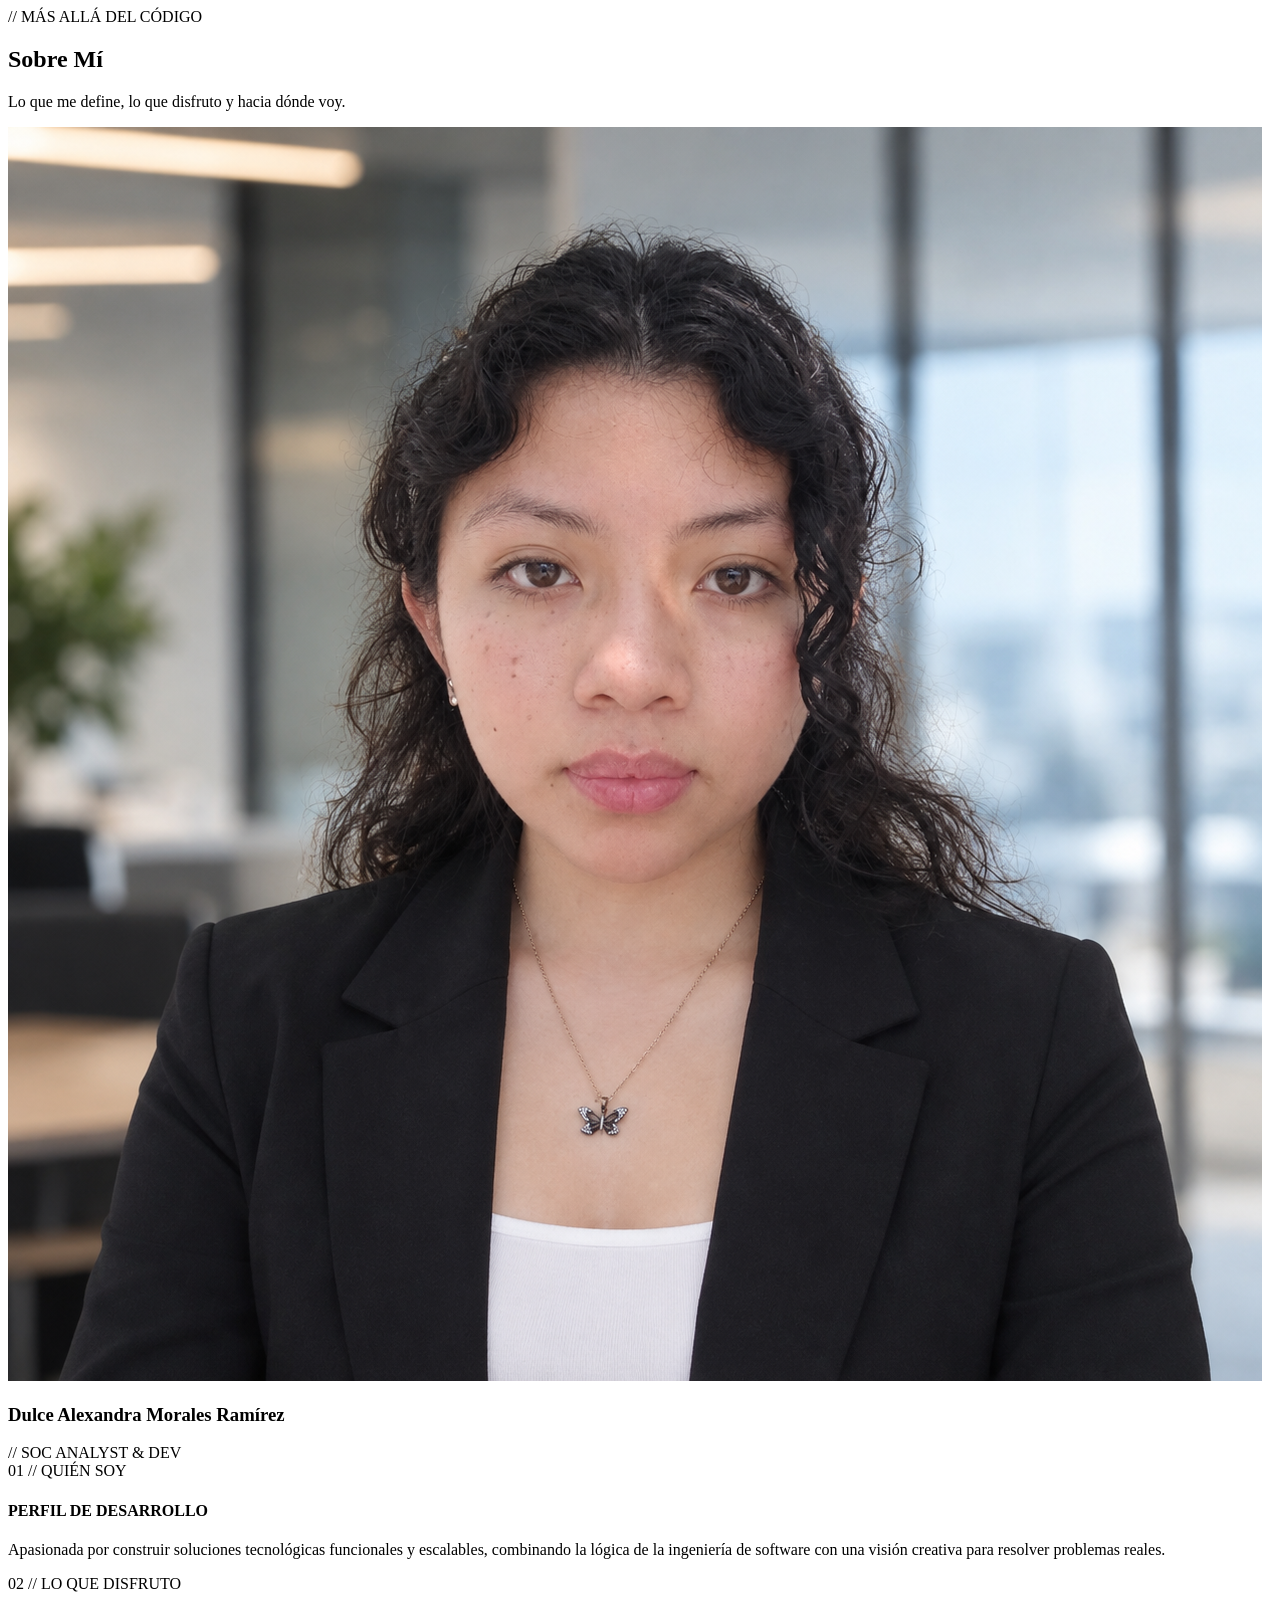
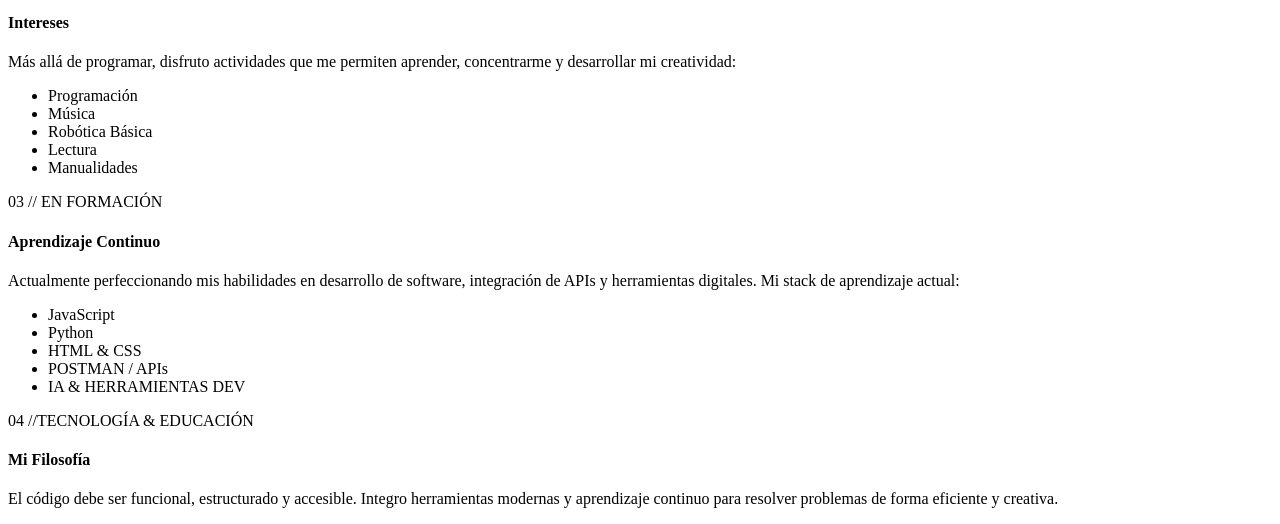
==== pages/aboutme.html @ ecb36562 "feat: :sparkles: build HTML structure for home, aboutme, contact, projects and stack" ====
<!DOCTYPE html>
<html lang="es">
    <head>
        <meta charset="UTF-8">
        <meta name="viewport" content="width=device-width, initial-scale=1.0">
        <meta name="description" content="Dulce Alexandra Morales Ramírez - Web Developer & SOC Analyst. Construyo software seguro y funcional.">
        <meta name="theme-color" content="#050505">
        <title>Sobre Mí | Dulce Morales</title>
        <script src="../js/includes.js" defer></script>
        <link rel="stylesheet" href="../css/about.css">
    </head>
    <body>
        <div id="navbar"></div>
        <main id="app">
            <div class="page-view" id="view-about">
                <div class="container">
                    <div class="section-header">
                        <span class="section-tag">// MÁS ALLÁ DEL CÓDIGO</span>
                        <h2 class="section-title">Sobre Mí</h2>
                        <p class="section-subtitle">Lo que me define, lo que disfruto y hacia dónde voy.</p>
                    </div>
                    <div class="about-grid">
                        <aside class="about-sidebar">
                            <div class="about-img-wrap">
                                <img alt="Maria José working" src="../images/fotoformal.png"/>
                            </div>
                            <div class="about-sidebar-info">
                                <h3>Dulce Alexandra Morales Ramírez</h3>
                                <span>// SOC ANALYST &amp; DEV</span>
                            </div>
                        </aside>
                        <div class="about-modules">
                            <div class="module-card">
                                <span class="module-tag">01 // QUIÉN SOY</span>
                                <h4>PERFIL DE DESARROLLO</h4>
                                <p>
                                    Apasionada por construir soluciones tecnológicas funcionales y escalables, 
                                    combinando la lógica de la ingeniería de software con una visión creativa 
                                    para resolver problemas reales.
                                </p>
                            </div>
                            <div class="module-card">
                                <span class="module-tag">02 // LO QUE DISFRUTO</span>
                                <h4>Intereses</h4>
                                <p>Más allá de programar, disfruto actividades que me permiten aprender, concentrarme y desarrollar mi creatividad:</p>
                                <ul class="module-list">
                                    <li>Programación</li>
                                    <li>Música</li>
                                    <li>Robótica Básica</li>
                                    <li>Lectura</li>
                                    <li>Manualidades</li>
                                </ul>
                            </div>
                            <div class="module-card">
                                <span class="module-tag">03 // EN FORMACIÓN</span>
                                <h4>Aprendizaje Continuo</h4>
                                <p>Actualmente perfeccionando mis habilidades en desarrollo de software, integración de APIs y herramientas digitales. Mi stack de aprendizaje actual:</p>
                                <ul class="module-list">
                                    <li>JavaScript</li>
                                    <li>Python</li>
                                    <li>HTML &amp; CSS</li>
                                    <li>POSTMAN / APIs</li>
                                    <li>IA &amp; HERRAMIENTAS DEV</li>
                                </ul>
                            </div>
                            <div class="module-card">
                                <span class="module-tag">04 //TECNOLOGÍA &amp; EDUCACIÓN</span>
                                <h4>Mi Filosofía</h4>
                                <p>El código debe ser funcional, estructurado y accesible. Integro herramientas modernas y aprendizaje continuo para resolver problemas de forma eficiente y creativa.</p>
                            </div>
                        </div>
                    </div>
                </div>
            </div>
        </main>
        <div id="footer"></div>
        <script src="../js/components.js" defer></script>
        <script src="../js/navigation.js" defer></script>
        <script src="../js/app.js" defer></script>
    </body>
</html>
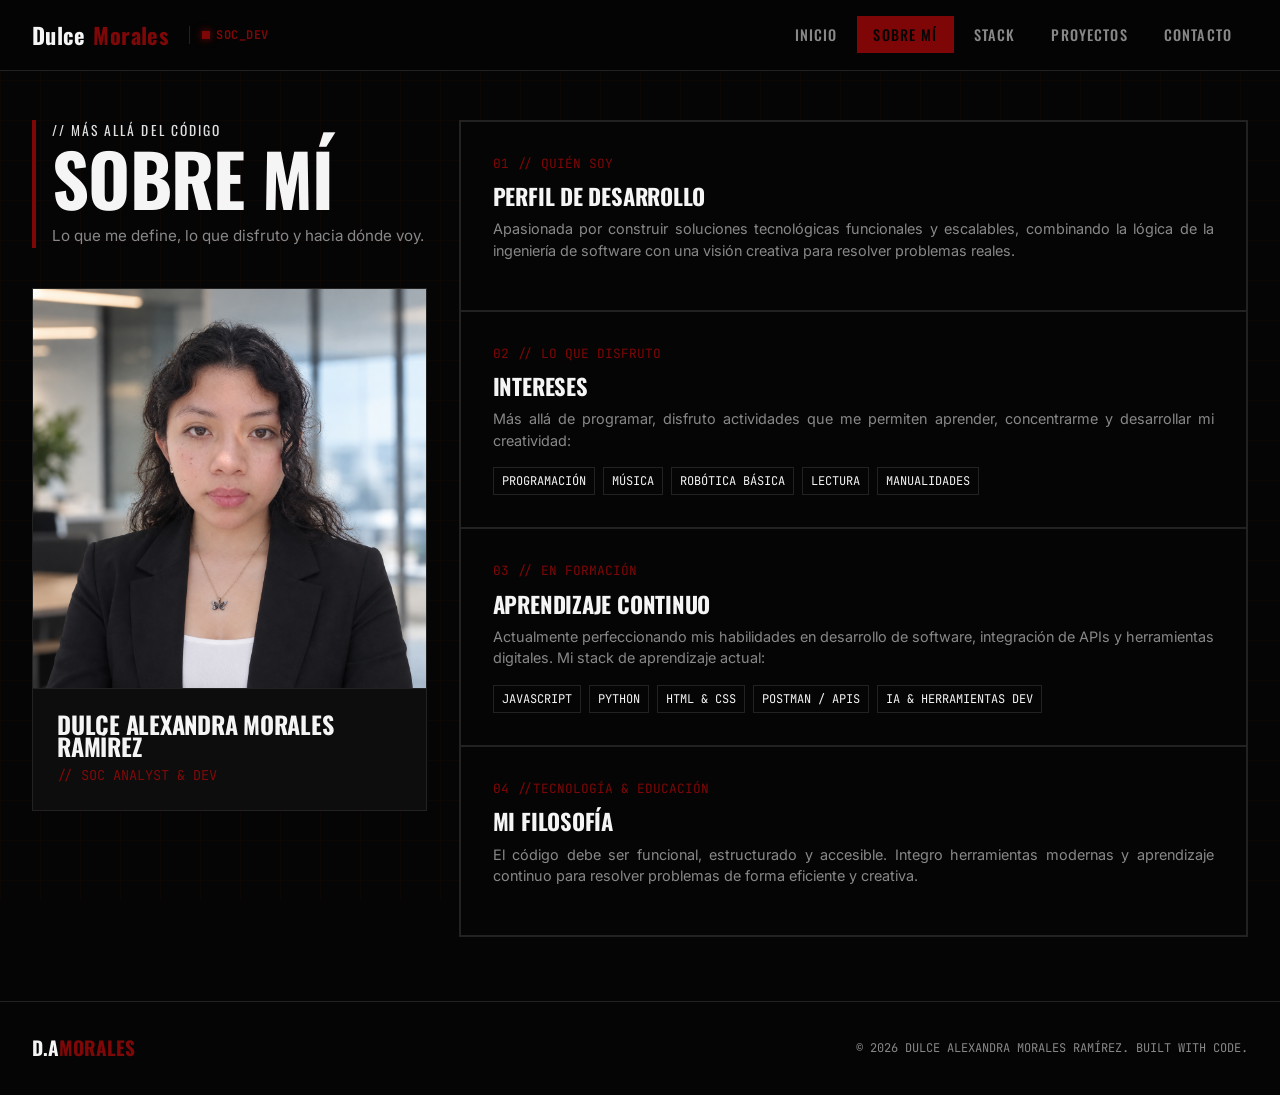
==== commit 2ebe9bd5: "fix(app): :rocket: fix html/js errors and adjust css styles" ====
--- a/pages/aboutme.html
+++ b/pages/aboutme.html
@@ -7,28 +7,30 @@
         <meta name="theme-color" content="#050505">
         <title>Sobre Mí | Dulce Morales</title>
         <script src="../js/includes.js" defer></script>
-        <link rel="stylesheet" href="../css/about.css">
+        <link rel="stylesheet" href="../css/aboutme.css">
     </head>
     <body>
         <div id="navbar"></div>
         <main id="app">
             <div class="page-view" id="view-about">
                 <div class="container">
-                    <div class="section-header">
-                        <span class="section-tag">// MÁS ALLÁ DEL CÓDIGO</span>
-                        <h2 class="section-title">Sobre Mí</h2>
-                        <p class="section-subtitle">Lo que me define, lo que disfruto y hacia dónde voy.</p>
-                    </div>
                     <div class="about-grid">
-                        <aside class="about-sidebar">
-                            <div class="about-img-wrap">
-                                <img alt="Maria José working" src="../images/fotoformal.png"/>
+                        <div class="about-profile-column">
+                            <div class="section-header">
+                                <span class="section-tag">// MÁS ALLÁ DEL CÓDIGO</span>
+                                <h2 class="section-title">Sobre Mí</h2>
+                                <p class="section-subtitle">Lo que me define, lo que disfruto y hacia dónde voy.</p>
                             </div>
-                            <div class="about-sidebar-info">
-                                <h3>Dulce Alexandra Morales Ramírez</h3>
-                                <span>// SOC ANALYST &amp; DEV</span>
-                            </div>
-                        </aside>
+                            <aside class="about-sidebar">
+                                <div class="about-img-wrap">
+                                    <img alt="Dulce Morales working" src="../images/fotoformal.png"/>
+                                </div>
+                                <div class="about-sidebar-info">
+                                    <h3>Dulce Alexandra Morales Ramírez</h3>
+                                    <span>// SOC ANALYST &amp; DEV</span>
+                                </div>
+                            </aside>
+                        </div>
                         <div class="about-modules">
                             <div class="module-card">
                                 <span class="module-tag">01 // QUIÉN SOY</span>
--- a/css/aboutme.css
+++ b/css/aboutme.css
@@ -0,0 +1,80 @@
+/* ===================== ABOUT (Coaches) ===================== */
+.about-grid {
+    display: grid;
+    grid-template-columns: minmax(0, 1fr) minmax(0, 2fr);
+    column-gap: 32px;
+    align-items: start;
+}
+
+.about-profile-column { min-width: 0; }
+
+.about-sidebar {
+    border: 1px solid var(--surface-3);
+    background: var(--surface-1);
+}
+
+.about-img-wrap {
+    height: 400px;
+    overflow: hidden;
+    border-bottom: 1px solid var(--surface-3);
+}
+
+.about-img-wrap img { width: 100%; height: 100%; object-fit: cover; }
+
+.about-sidebar-info { padding: 24px; }
+.about-sidebar-info h3 { font-size: 1.5rem; margin-bottom: 4px; }
+.about-sidebar-info span { font-family: var(--font-mono); color: var(--accent-neon); font-size: 0.85rem; }
+
+.about-modules {
+    align-self: start;
+    grid-template-columns: 1fr 1fr;
+    gap: 1px;
+    background: var(--surface-3);
+    border: 1px solid var(--surface-3);
+}
+
+.module-card {
+    border: 1px solid var(--surface-3);
+    background: var(--bg-dominant);
+    padding: 32px;
+    transition: var(--transition);
+}
+
+.module-card:hover { background: var(--surface-1); }
+
+.module-tag {
+    font-family: var(--font-mono);
+    font-size: 0.8rem;
+    color: var(--accent-neon);
+    text-transform: uppercase;
+    margin-bottom: 12px;
+    display: block;
+}
+
+.module-card h4 {
+    font-size: 1.4rem;
+    margin-bottom: 12px;
+}
+
+.module-card p {
+    font-size: 0.9rem;
+    color: var(--text-muted);
+    margin-bottom: 16px;
+    text-align: justify;
+}
+
+.module-list {
+    list-style: none;
+    display: flex;
+    flex-wrap: wrap;
+    gap: 8px;
+}
+
+.module-list li {
+    font-family: var(--font-mono);
+    font-size: 0.75rem;
+    padding: 4px 8px;
+    border: 1px solid var(--surface-3);
+    color: var(--text-primary);
+    text-transform: uppercase;
+}
